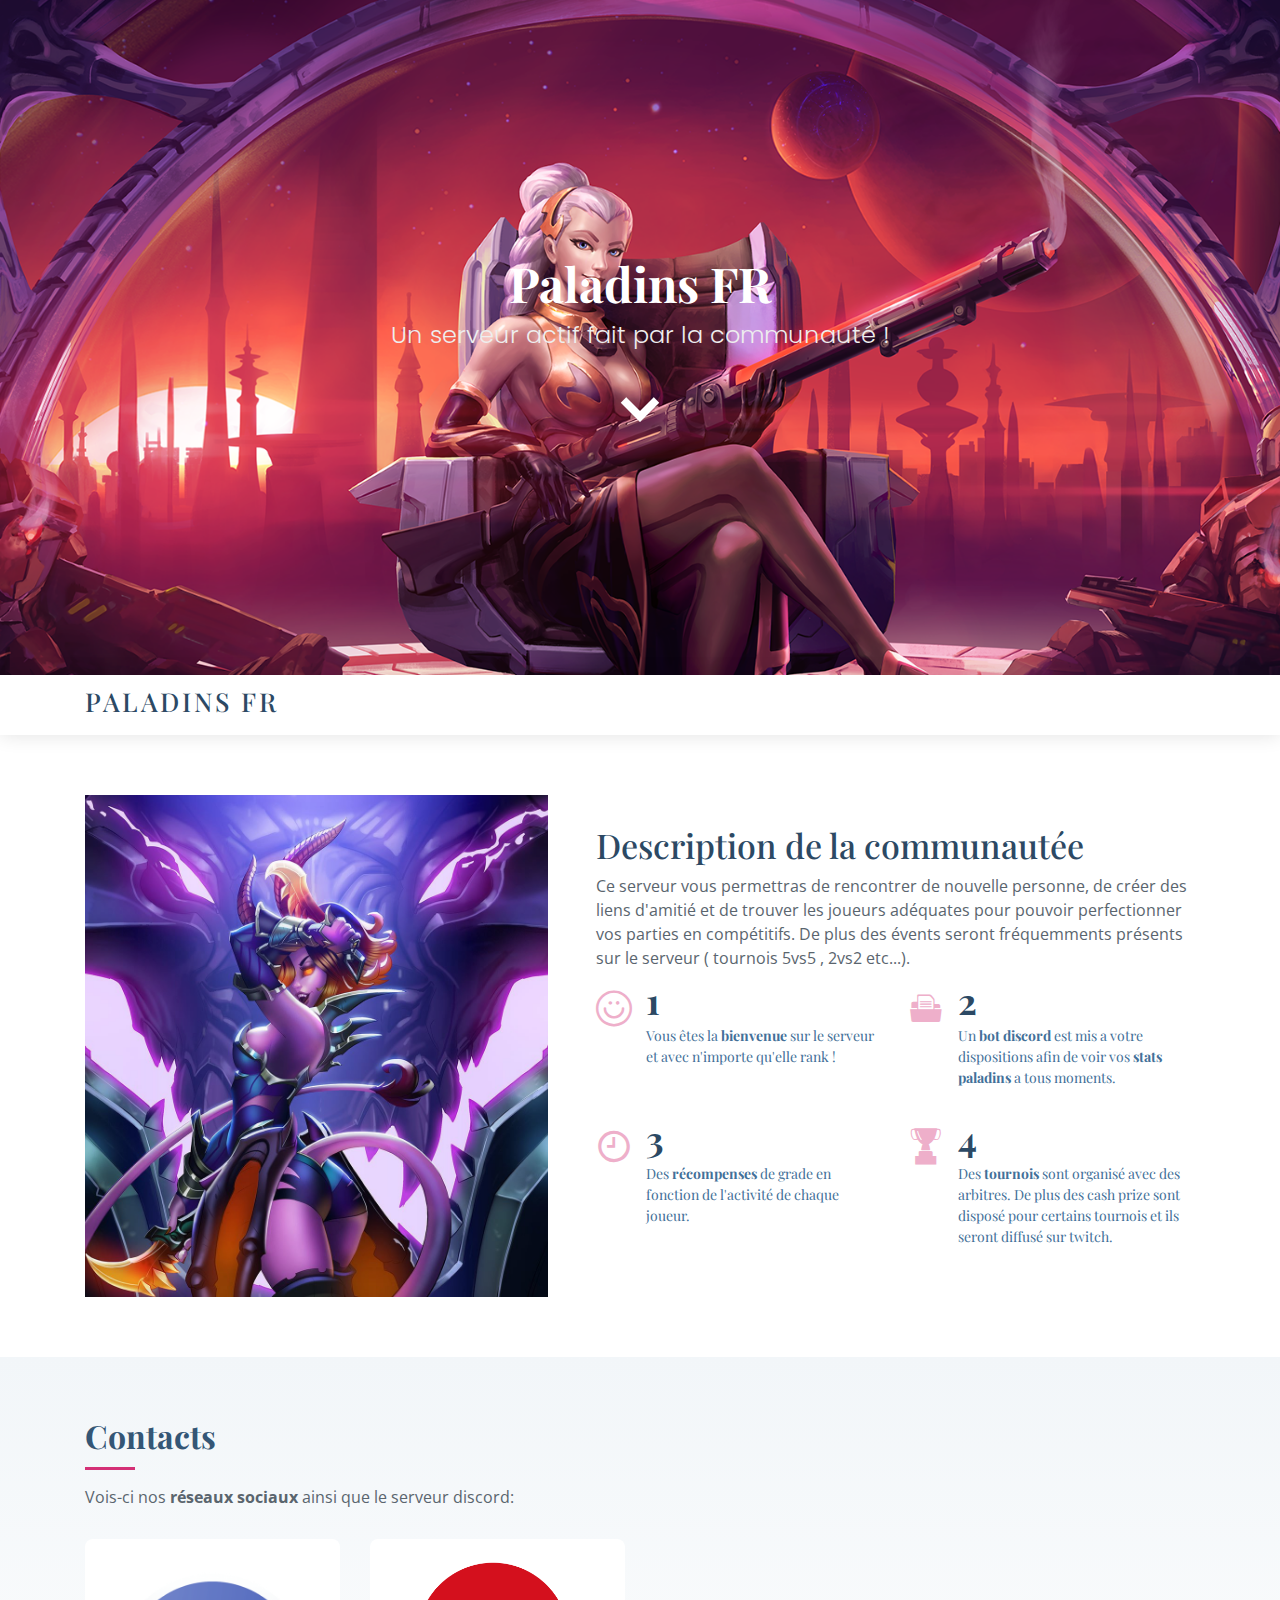
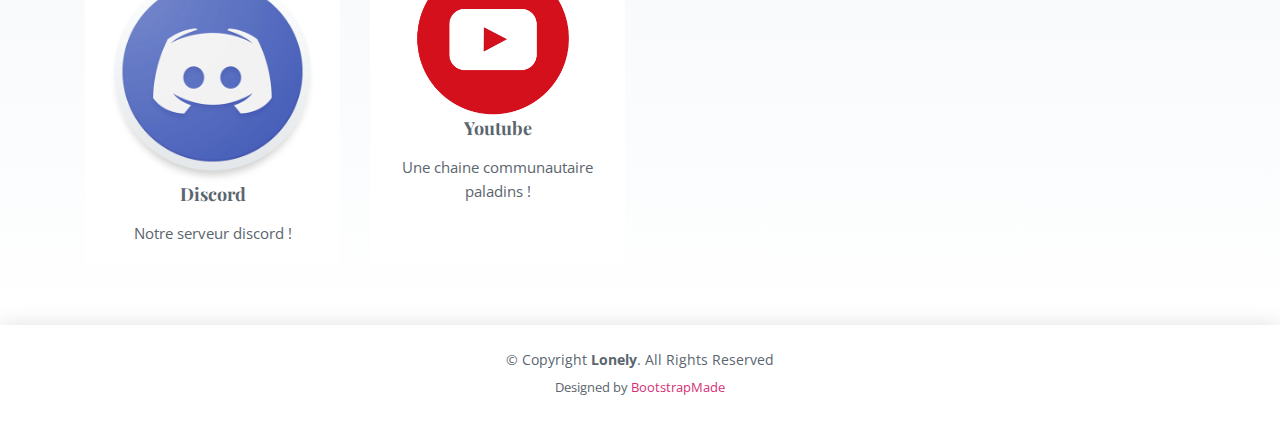
==== index.html @ 66efea31 "Add files via upload" ====
﻿<!DOCTYPE html>
<html lang="en">

<head>
  <meta charset="utf-8">
  <meta content="width=device-width, initial-scale=1.0" name="viewport">

  <title>Paladins FR - Accueil</title>
  <meta content="" name="descriptison">
  <meta content="" name="keywords">

  <!-- Favicons -->
  <link href="assets/img/favicon.png" rel="icon">
  <link href="assets/img/apple-touch-icon.png" rel="apple-touch-icon">

  <!-- Google Fonts -->
  <link href="https://fonts.googleapis.com/css?family=Open+Sans:300,300i,400,400i,600,600i,700,700i|Poppins:300,300i,400,400i,500,500i,600,600i,700,700i|Playfair+Display:400,400i,500,500i,600,600i,700,700i&subset=cyrillic" rel="stylesheet">

  <!-- Vendor CSS Files -->
  <link href="assets/vendor/bootstrap/css/bootstrap.min.css" rel="stylesheet">
  <link href="assets/vendor/icofont/icofont.min.css" rel="stylesheet">
  <link href="assets/vendor/boxicons/css/boxicons.min.css" rel="stylesheet">
  <link href="assets/vendor/venobox/venobox.css" rel="stylesheet">
  <link href="assets/vendor/owl.carousel/assets/owl.carousel.min.css" rel="stylesheet">

  <!-- Template Main CSS File -->
  <link href="assets/css/style.css" rel="stylesheet">

  <!-- =======================================================
  * Template Name: Lonely - v2.0.0
  * Template URL: https://bootstrapmade.com/free-html-bootstrap-template-lonely/
  * Author: BootstrapMade.com
  * License: https://bootstrapmade.com/license/
  ======================================================== -->
</head>

<body>

  <!-- ======= Hero Section ======= -->
  <section id="hero" class="d-flex flex-column align-items-center justify-content-center">
      <h1>Paladins FR</h1>
    <h2>Un serveur actif fait par la communauté !</h2>
    <a href="#about" class="btn-get-started scrollto"><i class="icofont-simple-down"></i></a>
  </section><!-- End Hero -->

  <!-- ======= Header ======= -->
  <header id="header">
    <div class="container d-flex">

      <div class="logo mr-auto">
        <h1 class="text-light"><a href="index.html"><span>Paladins FR</span></a></h1>
        <!-- Uncomment below if you prefer to use an image logo -->
        <!-- <a href="index.html"><img src="assets/img/logo.png" alt="" class="img-fluid"></a>-->
      </div>

     

    </div>
  </header><!-- End Header -->

  <main id="main">

    <!-- ======= About Section ======= -->
    <section id="about" class="about">
      <div class="container">

        <div class="row no-gutters">
          <div class="image col-xl-5 d-flex align-items-stretch justify-content-center justify-content-lg-start"></div>
          <div class="col-xl-7 pl-0 pl-lg-5 pr-lg-1 d-flex align-items-stretch">
            <div class="content d-flex flex-column justify-content-center">
              <h3>Description de la communautée</h3>
              <p>Ce serveur vous permettras de rencontrer de nouvelle personne, de créer des liens d'amitié et de trouver les joueurs adéquates pour pouvoir perfectionner  vos parties en compétitifs.
                De plus des évents seront fréquemments présents sur le serveur ( tournois 5vs5 , 2vs2 etc...).</p>
              <div class="row">
                <div class="col-md-6 d-md-flex align-items-md-stretch">
                  <div class="count-box">
                    <i class="icofont-simple-smile"></i>
                    <span data-toggle="counter-up">1</span>
                    <p>Vous êtes la <strong>bienvenue</strong> sur le serveur et avec n'importe qu'elle rank !</p>
                  </div>
                </div>

                <div class="col-md-6 d-md-flex align-items-md-stretch">
                  <div class="count-box">
                    <i class="icofont-document-folder"></i>
                    <span data-toggle="counter-up">2</span>
                    <p>Un <strong>bot discord</strong> est mis a votre dispositions afin de voir vos <strong>stats paladins</strong> a tous moments.</p>
                  </div>
                </div>

                <div class="col-md-6 d-md-flex align-items-md-stretch">
                  <div class="count-box">
                    <i class="icofont-clock-time"></i>
                    <span data-toggle="counter-up">3</span>
                    <p>Des <strong>récompenses</strong> de grade en fonction de l'activité de chaque joueur.</p>
                  </div>
                </div>

                <div class="col-md-6 d-md-flex align-items-md-stretch">
                  <div class="count-box">
                    <i class="icofont-award"></i>
                    <span data-toggle="counter-up">4</span>
                    <p>Des <strong>tournois</strong> sont organisé avec des arbitres. De plus des cash prize  sont disposé pour certains tournois 
                      et ils seront diffusé sur twitch.</p>
                  </div>
                </div>
              </div>
            </div><!-- End .content-->
          </div>
        </div>

      </div>
    </section><!-- End About Section -->

   
    <!-- ======= Services Section ======= -->
    <section id="services" class="services section-bg">
      <div class="container">

        <div class="section-title">
          <h2>Contacts</h2>
          <p>Vois-ci nos <b>réseaux sociaux</b> ainsi que le serveur discord: </p>
        </div>

        <div class="row">

          <div class="col-md-6 col-lg-3 d-flex align-items-stretch mb-5 mb-lg-0">
            <div class="icon-box">
              <div class=""></div>
              <a href="https://discord.gg/5jJcueJ"><img src="assets/img/discord-logo-transparent.png" alt="" class="img-fluid">
              <h4 class="title"><a href=""></a>Discord</h4>
              <p class="description">Notre serveur discord !</div>
          </div>

          <div class="col-md-6 col-lg-3 d-flex align-items-stretch mb-5 mb-lg-0">
            <div class="icon-box">
              <div class=""></div>
                <a href="#"><img src="assets/img/logo youtube.png" alt="" class="img-fluid">
              <h4 class="title"><a href=""></a>Youtube</h4>
              <p class="description">Une chaine communautaire paladins !</p>
            </div>
          </div>


        </div>

      </div>
    </section><!-- End Services Section -->

  </main><!-- End #main -->

  <!-- ======= Footer ======= -->
  <footer id="footer">
    <div class="container">
      <div class="copyright">
        &copy; Copyright <strong><span>Lonely</span></strong>. All Rights Reserved
      </div>
      <div class="credits">
        <!-- All the links in the footer should remain intact. -->
        <!-- You can delete the links only if you purchased the pro version. -->
        <!-- Licensing information: https://bootstrapmade.com/license/ -->
        <!-- Purchase the pro version with working PHP/AJAX contact form: https://bootstrapmade.com/free-html-bootstrap-template-lonely/ -->
        Designed by <a href="https://bootstrapmade.com/">BootstrapMade</a>
      </div>
    </div>
  </footer><!-- End  Footer -->

  <a href="#" class="back-to-top"><i class="icofont-simple-up"></i></a>

  <!-- Vendor JS Files -->
  <script src="assets/vendor/jquery/jquery.min.js"></script>
  <script src="assets/vendor/bootstrap/js/bootstrap.bundle.min.js"></script>
  <script src="assets/vendor/jquery.easing/jquery.easing.min.js"></script>
  <script src="assets/vendor/php-email-form/validate.js"></script>
  <script src="assets/vendor/jquery-sticky/jquery.sticky.js"></script>
  <script src="assets/vendor/waypoints/jquery.waypoints.min.js"></script>
  <script src="assets/vendor/counterup/counterup.min.js"></script>
  <script src="assets/vendor/isotope-layout/isotope.pkgd.min.js"></script>
  <script src="assets/vendor/venobox/venobox.min.js"></script>
  <script src="assets/vendor/owl.carousel/owl.carousel.min.js"></script>

  <!-- Template Main JS File -->
  <script src="assets/js/main.js"></script>

</body>

</html>
---- assets/vendor/venobox/venobox.css ----
/* ------ venobox.css --------*/
.vbox-overlay *, .vbox-overlay *:before, .vbox-overlay *:after{
    -webkit-backface-visibility: hidden;
    -webkit-box-sizing:border-box;
    -moz-box-sizing:border-box;
    box-sizing:border-box;
}
.vbox-overlay * { 
    -webkit-backface-visibility: visible;
    backface-visibility: visible;
}
.vbox-overlay{
    display: -webkit-flex;
    display: flex;
    -webkit-flex-direction: column;
    flex-direction: column;
    -webkit-justify-content: center;
    justify-content: center;
    -webkit-align-items: center;
    align-items: center;
    position: fixed;
    left: 0;
    top: 0;
    bottom: 0;
    right: 0;
    z-index: 1040;
    -webkit-transform:translateZ(1000px);
    transform: translateZ(1000px);
    transform-style: preserve-3d;
}

/* ----- navigation ----- */
.vbox-title{
    width: 100%;
    height: 40px;
    float: left;
    text-align: center;
    line-height: 28px;
    font-size: 12px;
    padding: 6px 40px;
    overflow: hidden;
    position: fixed;
    display: none;
    left: 0;
    z-index: 1050;
}
.vbox-close{
    cursor: pointer;
    position: fixed;
    top: -1px;
    right: 0;
    width: 50px;
    height: 40px;
    padding: 6px;
    display: block;
    background-position:10px center;
    overflow: hidden;
    font-size: 24px;
    line-height: 1;
    text-align: center;
    z-index: 1050;
}
.vbox-num{
    cursor: pointer;
    position: fixed;
    left: 0;
    height: 40px;
    display: block;
    overflow: hidden;
    line-height: 28px;
    font-size: 12px;
    padding: 6px 10px;
    display: none;
    z-index: 1050;
}
/* ----- navigation ARROWS ----- */
.vbox-next, .vbox-prev{
    position: fixed;
    top: 50%;
    margin-top: -15px;
    overflow: hidden;
    cursor: pointer;
    display: block;
    width: 45px;
    height: 45px;
    z-index: 1050;
}
.vbox-next span, .vbox-prev span{
    position: relative;
    width: 20px;
    height: 20px;
    border: 2px solid transparent;
    border-top-color: #B6B6B6;
    border-right-color: #B6B6B6;
    text-indent: -100px;
    position: absolute;
    top: 8px;
    display: block;
}
.vbox-prev{
    left: 15px;
}
.vbox-next{
    right: 15px;
}
.vbox-prev span{
    left: 10px;
    -ms-transform: rotate(-135deg);
    -webkit-transform: rotate(-135deg);
    transform: rotate(-135deg);
}
.vbox-next span{
    -ms-transform: rotate(45deg);
    -webkit-transform: rotate(45deg);
    transform: rotate(45deg);
    right: 10px;
}
/* ------- inline window ------ */
.vbox-inline{
    width: 420px;
    height: 315px;
    height: 70vh;
    padding: 10px;
    background: #fff;
    margin: 0 auto;
    overflow: auto;
    text-align: left;
}
/* ------- Video & iFrames window ------ */
.venoframe{
    max-width: 100%;
    width: 100%;
    border: none;
    width: 100%;
    height: 260px;
    height: 70vh;
}
.venoframe.vbvid{
    height: 260px;
}
@media (min-width: 768px) {
    .venoframe, .vbox-inline{
        width: 90%;
        height: 360px;
        height: 70vh;
    }
    .venoframe.vbvid{
        width: 640px;
        height: 360px;
    }
}
@media (min-width: 992px) {
    .venoframe, .vbox-inline{
        max-width: 1200px;
        width: 80%;
        height: 540px;
        height: 70vh;
    }
    .venoframe.vbvid{
        width: 960px;
        height: 540px;
    }
}
/* 
Please do NOT edit this part! 
or at least read this note: http://i.imgur.com/7C0ws9e.gif
*/
.vbox-open{
    overflow: hidden;
}
.vbox-container{
    position: absolute;
    left: 0;
    right: 0;
    top: 0;
    bottom: 0;
    overflow-x: hidden;
    overflow-y: scroll;
    overflow-scrolling: touch;
    -webkit-overflow-scrolling: touch;
    z-index: 20;
    max-height: 100%;

}

.vbox-content{
    text-align: center;
    float: left;
    width: 100%;
    position: relative;
    overflow: hidden;
    padding: 20px 10px;
}
.vbox-container img{
    max-width: 100%;
    height: auto;
}
.vbox-figlio{
    box-shadow: 0 0 12px rgba(0,0,0,0.19), 0 6px 6px rgba(0,0,0,0.23);
    max-width: 100%;
    text-align: initial;
}
img.vbox-figlio{
    -webkit-user-select: none;
-khtml-user-select: none;
-moz-user-select: none;
-o-user-select: none;
user-select: none;
}
.vbox-content.swipe-left{
    margin-left: -200px !important;
}
.vbox-content.swipe-right{
    margin-left: 200px !important;
}
.vbox-animated{
    webkit-transition: margin 300ms ease-out;
    transition: margin 300ms ease-out;
}

/* ---------- preloader ----------
 * SPINKIT 
 * http://tobiasahlin.com/spinkit/
-------------------------------- */
.sk-double-bounce,.sk-rotating-plane{width:40px;height:40px;margin:40px auto}.sk-rotating-plane{background-color:#333;-webkit-animation:sk-rotatePlane 1.2s infinite ease-in-out;animation:sk-rotatePlane 1.2s infinite ease-in-out}@-webkit-keyframes sk-rotatePlane{0%{-webkit-transform:perspective(120px) rotateX(0) rotateY(0);transform:perspective(120px) rotateX(0) rotateY(0)}50%{-webkit-transform:perspective(120px) rotateX(-180.1deg) rotateY(0);transform:perspective(120px) rotateX(-180.1deg) rotateY(0)}100%{-webkit-transform:perspective(120px) rotateX(-180deg) rotateY(-179.9deg);transform:perspective(120px) rotateX(-180deg) rotateY(-179.9deg)}}@keyframes sk-rotatePlane{0%{-webkit-transform:perspective(120px) rotateX(0) rotateY(0);transform:perspective(120px) rotateX(0) rotateY(0)}50%{-webkit-transform:perspective(120px) rotateX(-180.1deg) rotateY(0);transform:perspective(120px) rotateX(-180.1deg) rotateY(0)}100%{-webkit-transform:perspective(120px) rotateX(-180deg) rotateY(-179.9deg);transform:perspective(120px) rotateX(-180deg) rotateY(-179.9deg)}}.sk-double-bounce{position:relative}.sk-double-bounce .sk-child{width:100%;height:100%;border-radius:50%;background-color:#333;opacity:.6;position:absolute;top:0;left:0;-webkit-animation:sk-doubleBounce 2s infinite ease-in-out;animation:sk-doubleBounce 2s infinite ease-in-out}.sk-chasing-dots .sk-child,.sk-spinner-pulse,.sk-three-bounce .sk-child{background-color:#333;border-radius:100%}.sk-double-bounce .sk-double-bounce2{-webkit-animation-delay:-1s;animation-delay:-1s}@-webkit-keyframes sk-doubleBounce{0%,100%{-webkit-transform:scale(0);transform:scale(0)}50%{-webkit-transform:scale(1);transform:scale(1)}}@keyframes sk-doubleBounce{0%,100%{-webkit-transform:scale(0);transform:scale(0)}50%{-webkit-transform:scale(1);transform:scale(1)}}.sk-wave{margin:40px auto;width:50px;height:40px;text-align:center;font-size:10px}.sk-wave .sk-rect{background-color:#333;height:100%;width:6px;display:inline-block;-webkit-animation:sk-waveStretchDelay 1.2s infinite ease-in-out;animation:sk-waveStretchDelay 1.2s infinite ease-in-out}.sk-wave .sk-rect1{-webkit-animation-delay:-1.2s;animation-delay:-1.2s}.sk-wave .sk-rect2{-webkit-animation-delay:-1.1s;animation-delay:-1.1s}.sk-wave .sk-rect3{-webkit-animation-delay:-1s;animation-delay:-1s}.sk-wave .sk-rect4{-webkit-animation-delay:-.9s;animation-delay:-.9s}.sk-wave .sk-rect5{-webkit-animation-delay:-.8s;animation-delay:-.8s}@-webkit-keyframes sk-waveStretchDelay{0%,100%,40%{-webkit-transform:scaleY(.4);transform:scaleY(.4)}20%{-webkit-transform:scaleY(1);transform:scaleY(1)}}@keyframes sk-waveStretchDelay{0%,100%,40%{-webkit-transform:scaleY(.4);transform:scaleY(.4)}20%{-webkit-transform:scaleY(1);transform:scaleY(1)}}.sk-wandering-cubes{margin:40px auto;width:40px;height:40px;position:relative}.sk-wandering-cubes .sk-cube{background-color:#333;width:10px;height:10px;position:absolute;top:0;left:0;-webkit-animation:sk-wanderingCube 1.8s ease-in-out -1.8s infinite both;animation:sk-wanderingCube 1.8s ease-in-out -1.8s infinite both}.sk-chasing-dots,.sk-spinner-pulse{width:40px;height:40px;margin:40px auto}.sk-wandering-cubes .sk-cube2{-webkit-animation-delay:-.9s;animation-delay:-.9s}@-webkit-keyframes sk-wanderingCube{0%{-webkit-transform:rotate(0);transform:rotate(0)}25%{-webkit-transform:translateX(30px) rotate(-90deg) scale(.5);transform:translateX(30px) rotate(-90deg) scale(.5)}50%{-webkit-transform:translateX(30px) translateY(30px) rotate(-179deg);transform:translateX(30px) translateY(30px) rotate(-179deg)}50.1%{-webkit-transform:translateX(30px) translateY(30px) rotate(-180deg);transform:translateX(30px) translateY(30px) rotate(-180deg)}75%{-webkit-transform:translateX(0) translateY(30px) rotate(-270deg) scale(.5);transform:translateX(0) translateY(30px) rotate(-270deg) scale(.5)}100%{-webkit-transform:rotate(-360deg);transform:rotate(-360deg)}}@keyframes sk-wanderingCube{0%{-webkit-transform:rotate(0);transform:rotate(0)}25%{-webkit-transform:translateX(30px) rotate(-90deg) scale(.5);transform:translateX(30px) rotate(-90deg) scale(.5)}50%{-webkit-transform:translateX(30px) translateY(30px) rotate(-179deg);transform:translateX(30px) translateY(30px) rotate(-179deg)}50.1%{-webkit-transform:translateX(30px) translateY(30px) rotate(-180deg);transform:translateX(30px) translateY(30px) rotate(-180deg)}75%{-webkit-transform:translateX(0) translateY(30px) rotate(-270deg) scale(.5);transform:translateX(0) translateY(30px) rotate(-270deg) scale(.5)}100%{-webkit-transform:rotate(-360deg);transform:rotate(-360deg)}}.sk-spinner-pulse{-webkit-animation:sk-pulseScaleOut 1s infinite ease-in-out;animation:sk-pulseScaleOut 1s infinite ease-in-out}@-webkit-keyframes sk-pulseScaleOut{0%{-webkit-transform:scale(0);transform:scale(0)}100%{-webkit-transform:scale(1);transform:scale(1);opacity:0}}@keyframes sk-pulseScaleOut{0%{-webkit-transform:scale(0);transform:scale(0)}100%{-webkit-transform:scale(1);transform:scale(1);opacity:0}}.sk-chasing-dots{position:relative;text-align:center;-webkit-animation:sk-chasingDotsRotate 2s infinite linear;animation:sk-chasingDotsRotate 2s infinite linear}.sk-chasing-dots .sk-child{width:60%;height:60%;display:inline-block;position:absolute;top:0;-webkit-animation:sk-chasingDotsBounce 2s infinite ease-in-out;animation:sk-chasingDotsBounce 2s infinite ease-in-out}.sk-chasing-dots .sk-dot2{top:auto;bottom:0;-webkit-animation-delay:-1s;animation-delay:-1s}@-webkit-keyframes sk-chasingDotsRotate{100%{-webkit-transform:rotate(360deg);transform:rotate(360deg)}}@keyframes sk-chasingDotsRotate{100%{-webkit-transform:rotate(360deg);transform:rotate(360deg)}}@-webkit-keyframes sk-chasingDotsBounce{0%,100%{-webkit-transform:scale(0);transform:scale(0)}50%{-webkit-transform:scale(1);transform:scale(1)}}@keyframes sk-chasingDotsBounce{0%,100%{-webkit-transform:scale(0);transform:scale(0)}50%{-webkit-transform:scale(1);transform:scale(1)}}.sk-three-bounce{margin:40px auto;width:80px;text-align:center}.sk-three-bounce .sk-child{width:20px;height:20px;display:inline-block;-webkit-animation:sk-three-bounce 1.4s ease-in-out 0s infinite both;animation:sk-three-bounce 1.4s ease-in-out 0s infinite both}.sk-circle .sk-child:before,.sk-fading-circle .sk-circle:before{display:block;border-radius:100%;content:'';background-color:#333}.sk-three-bounce .sk-bounce1{-webkit-animation-delay:-.32s;animation-delay:-.32s}.sk-three-bounce .sk-bounce2{-webkit-animation-delay:-.16s;animation-delay:-.16s}@-webkit-keyframes sk-three-bounce{0%,100%,80%{-webkit-transform:scale(0);transform:scale(0)}40%{-webkit-transform:scale(1);transform:scale(1)}}@keyframes sk-three-bounce{0%,100%,80%{-webkit-transform:scale(0);transform:scale(0)}40%{-webkit-transform:scale(1);transform:scale(1)}}.sk-circle{margin:40px auto;width:40px;height:40px;position:relative}.sk-circle .sk-child{width:100%;height:100%;position:absolute;left:0;top:0}.sk-circle .sk-child:before{margin:0 auto;width:15%;height:15%;-webkit-animation:sk-circleBounceDelay 1.2s infinite ease-in-out both;animation:sk-circleBounceDelay 1.2s infinite ease-in-out both}.sk-circle .sk-circle2{-webkit-transform:rotate(30deg);-ms-transform:rotate(30deg);transform:rotate(30deg)}.sk-circle .sk-circle3{-webkit-transform:rotate(60deg);-ms-transform:rotate(60deg);transform:rotate(60deg)}.sk-circle .sk-circle4{-webkit-transform:rotate(90deg);-ms-transform:rotate(90deg);transform:rotate(90deg)}.sk-circle .sk-circle5{-webkit-transform:rotate(120deg);-ms-transform:rotate(120deg);transform:rotate(120deg)}.sk-circle .sk-circle6{-webkit-transform:rotate(150deg);-ms-transform:rotate(150deg);transform:rotate(150deg)}.sk-circle .sk-circle7{-webkit-transform:rotate(180deg);-ms-transform:rotate(180deg);transform:rotate(180deg)}.sk-circle .sk-circle8{-webkit-transform:rotate(210deg);-ms-transform:rotate(210deg);transform:rotate(210deg)}.sk-circle .sk-circle9{-webkit-transform:rotate(240deg);-ms-transform:rotate(240deg);transform:rotate(240deg)}.sk-circle .sk-circle10{-webkit-transform:rotate(270deg);-ms-transform:rotate(270deg);transform:rotate(270deg)}.sk-circle .sk-circle11{-webkit-transform:rotate(300deg);-ms-transform:rotate(300deg);transform:rotate(300deg)}.sk-circle .sk-circle12{-webkit-transform:rotate(330deg);-ms-transform:rotate(330deg);transform:rotate(330deg)}.sk-circle .sk-circle2:before{-webkit-animation-delay:-1.1s;animation-delay:-1.1s}.sk-circle .sk-circle3:before{-webkit-animation-delay:-1s;animation-delay:-1s}.sk-circle .sk-circle4:before{-webkit-animation-delay:-.9s;animation-delay:-.9s}.sk-circle .sk-circle5:before{-webkit-animation-delay:-.8s;animation-delay:-.8s}.sk-circle .sk-circle6:before{-webkit-animation-delay:-.7s;animation-delay:-.7s}.sk-circle .sk-circle7:before{-webkit-animation-delay:-.6s;animation-delay:-.6s}.sk-circle .sk-circle8:before{-webkit-animation-delay:-.5s;animation-delay:-.5s}.sk-circle .sk-circle9:before{-webkit-animation-delay:-.4s;animation-delay:-.4s}.sk-circle .sk-circle10:before{-webkit-animation-delay:-.3s;animation-delay:-.3s}.sk-circle .sk-circle11:before{-webkit-animation-delay:-.2s;animation-delay:-.2s}.sk-circle .sk-circle12:before{-webkit-animation-delay:-.1s;animation-delay:-.1s}@-webkit-keyframes sk-circleBounceDelay{0%,100%,80%{-webkit-transform:scale(0);transform:scale(0)}40%{-webkit-transform:scale(1);transform:scale(1)}}@keyframes sk-circleBounceDelay{0%,100%,80%{-webkit-transform:scale(0);transform:scale(0)}40%{-webkit-transform:scale(1);transform:scale(1)}}.sk-cube-grid{width:40px;height:40px;margin:40px auto}.sk-cube-grid .sk-cube{width:33.33%;height:33.33%;background-color:#333;float:left;-webkit-animation:sk-cubeGridScaleDelay 1.3s infinite ease-in-out;animation:sk-cubeGridScaleDelay 1.3s infinite ease-in-out}.sk-cube-grid .sk-cube1{-webkit-animation-delay:.2s;animation-delay:.2s}.sk-cube-grid .sk-cube2{-webkit-animation-delay:.3s;animation-delay:.3s}.sk-cube-grid .sk-cube3{-webkit-animation-delay:.4s;animation-delay:.4s}.sk-cube-grid .sk-cube4{-webkit-animation-delay:.1s;animation-delay:.1s}.sk-cube-grid .sk-cube5{-webkit-animation-delay:.2s;animation-delay:.2s}.sk-cube-grid .sk-cube6{-webkit-animation-delay:.3s;animation-delay:.3s}.sk-cube-grid .sk-cube7{-webkit-animation-delay:0ms;animation-delay:0ms}.sk-cube-grid .sk-cube8{-webkit-animation-delay:.1s;animation-delay:.1s}.sk-cube-grid .sk-cube9{-webkit-animation-delay:.2s;animation-delay:.2s}@-webkit-keyframes sk-cubeGridScaleDelay{0%,100%,70%{-webkit-transform:scale3D(1,1,1);transform:scale3D(1,1,1)}35%{-webkit-transform:scale3D(0,0,1);transform:scale3D(0,0,1)}}@keyframes sk-cubeGridScaleDelay{0%,100%,70%{-webkit-transform:scale3D(1,1,1);transform:scale3D(1,1,1)}35%{-webkit-transform:scale3D(0,0,1);transform:scale3D(0,0,1)}}.sk-fading-circle{margin:40px auto;width:40px;height:40px;position:relative}.sk-fading-circle .sk-circle{width:100%;height:100%;position:absolute;left:0;top:0}.sk-fading-circle .sk-circle:before{margin:0 auto;width:15%;height:15%;-webkit-animation:sk-circleFadeDelay 1.2s infinite ease-in-out both;animation:sk-circleFadeDelay 1.2s infinite ease-in-out both}.sk-fading-circle .sk-circle2{-webkit-transform:rotate(30deg);-ms-transform:rotate(30deg);transform:rotate(30deg)}.sk-fading-circle .sk-circle3{-webkit-transform:rotate(60deg);-ms-transform:rotate(60deg);transform:rotate(60deg)}.sk-fading-circle .sk-circle4{-webkit-transform:rotate(90deg);-ms-transform:rotate(90deg);transform:rotate(90deg)}.sk-fading-circle .sk-circle5{-webkit-transform:rotate(120deg);-ms-transform:rotate(120deg);transform:rotate(120deg)}.sk-fading-circle .sk-circle6{-webkit-transform:rotate(150deg);-ms-transform:rotate(150deg);transform:rotate(150deg)}.sk-fading-circle .sk-circle7{-webkit-transform:rotate(180deg);-ms-transform:rotate(180deg);transform:rotate(180deg)}.sk-fading-circle .sk-circle8{-webkit-transform:rotate(210deg);-ms-transform:rotate(210deg);transform:rotate(210deg)}.sk-fading-circle .sk-circle9{-webkit-transform:rotate(240deg);-ms-transform:rotate(240deg);transform:rotate(240deg)}.sk-fading-circle .sk-circle10{-webkit-transform:rotate(270deg);-ms-transform:rotate(270deg);transform:rotate(270deg)}.sk-fading-circle .sk-circle11{-webkit-transform:rotate(300deg);-ms-transform:rotate(300deg);transform:rotate(300deg)}.sk-fading-circle .sk-circle12{-webkit-transform:rotate(330deg);-ms-transform:rotate(330deg);transform:rotate(330deg)}.sk-fading-circle .sk-circle2:before{-webkit-animation-delay:-1.1s;animation-delay:-1.1s}.sk-fading-circle .sk-circle3:before{-webkit-animation-delay:-1s;animation-delay:-1s}.sk-fading-circle .sk-circle4:before{-webkit-animation-delay:-.9s;animation-delay:-.9s}.sk-fading-circle .sk-circle5:before{-webkit-animation-delay:-.8s;animation-delay:-.8s}.sk-fading-circle .sk-circle6:before{-webkit-animation-delay:-.7s;animation-delay:-.7s}.sk-fading-circle .sk-circle7:before{-webkit-animation-delay:-.6s;animation-delay:-.6s}.sk-fading-circle .sk-circle8:before{-webkit-animation-delay:-.5s;animation-delay:-.5s}.sk-fading-circle .sk-circle9:before{-webkit-animation-delay:-.4s;animation-delay:-.4s}.sk-fading-circle .sk-circle10:before{-webkit-animation-delay:-.3s;animation-delay:-.3s}.sk-fading-circle .sk-circle11:before{-webkit-animation-delay:-.2s;animation-delay:-.2s}.sk-fading-circle .sk-circle12:before{-webkit-animation-delay:-.1s;animation-delay:-.1s}@-webkit-keyframes sk-circleFadeDelay{0%,100%,39%{opacity:0}40%{opacity:1}}@keyframes sk-circleFadeDelay{0%,100%,39%{opacity:0}40%{opacity:1}}.sk-folding-cube{margin:40px auto;width:40px;height:40px;position:relative;-webkit-transform:rotateZ(45deg);transform:rotateZ(45deg)}.sk-folding-cube .sk-cube{float:left;width:50%;height:50%;position:relative;-webkit-transform:scale(1.1);-ms-transform:scale(1.1);transform:scale(1.1)}.sk-folding-cube .sk-cube:before{content:'';position:absolute;top:0;left:0;width:100%;height:100%;background-color:#333;-webkit-animation:sk-foldCubeAngle 2.4s infinite linear both;animation:sk-foldCubeAngle 2.4s infinite linear both;-webkit-transform-origin:100% 100%;-ms-transform-origin:100% 100%;transform-origin:100% 100%}.sk-folding-cube .sk-cube2{-webkit-transform:scale(1.1) rotateZ(90deg);transform:scale(1.1) rotateZ(90deg)}.sk-folding-cube .sk-cube3{-webkit-transform:scale(1.1) rotateZ(180deg);transform:scale(1.1) rotateZ(180deg)}.sk-folding-cube .sk-cube4{-webkit-transform:scale(1.1) rotateZ(270deg);transform:scale(1.1) rotateZ(270deg)}.sk-folding-cube .sk-cube2:before{-webkit-animation-delay:.3s;animation-delay:.3s}.sk-folding-cube .sk-cube3:before{-webkit-animation-delay:.6s;animation-delay:.6s}.sk-folding-cube .sk-cube4:before{-webkit-animation-delay:.9s;animation-delay:.9s}@-webkit-keyframes sk-foldCubeAngle{0%,10%{-webkit-transform:perspective(140px) rotateX(-180deg);transform:perspective(140px) rotateX(-180deg);opacity:0}25%,75%{-webkit-transform:perspective(140px) rotateX(0);transform:perspective(140px) rotateX(0);opacity:1}100%,90%{-webkit-transform:perspective(140px) rotateY(180deg);transform:perspective(140px) rotateY(180deg);opacity:0}}@keyframes sk-foldCubeAngle{0%,10%{-webkit-transform:perspective(140px) rotateX(-180deg);transform:perspective(140px) rotateX(-180deg);opacity:0}25%,75%{-webkit-transform:perspective(140px) rotateX(0);transform:perspective(140px) rotateX(0);opacity:1}100%,90%{-webkit-transform:perspective(140px) rotateY(180deg);transform:perspective(140px) rotateY(180deg);opacity:0}}
---- assets/css/style.css ----
/**
* Template Name: Lonely - v2.0.0
* Template URL: https://bootstrapmade.com/free-html-bootstrap-template-lonely/
* Author: BootstrapMade.com
* License: https://bootstrapmade.com/license/
*/

/*--------------------------------------------------------------
# General
--------------------------------------------------------------*/
body {
  font-family: "Open Sans", sans-serif;
  color: #5a656e;
}

a {
  color: #d43076;
}

a:hover {
  color: #dd5a92;
  text-decoration: none;
}

h1, h2, h3, h4, h5, h6 {
  font-family: "Playfair Display", serif;
}

/*--------------------------------------------------------------
# Back to top button
--------------------------------------------------------------*/
.back-to-top {
    position: fixed;
    display: none;
    width: 40px;
    height: 40px;
    border-radius: 50px;
    right: 15px;
    bottom: 15px;
    background: #5a656e;
    color: #fff;
    transition: display 0.5s ease-in-out;
    z-index: 99999;
}

.back-to-top i {
  font-size: 24px;
  position: absolute;
  top: 7px;
  left: 8px;
}

    .back-to-top:hover {
        color: #fff;
        background: #fff";
        transition: background 0.2s ease-in-out;
    }

/*--------------------------------------------------------------
# Header
--------------------------------------------------------------*/
#header {
  height: 60px;
  transition: all 0.5s;
  z-index: 997;
  transition: all 0.5s;
  padding: 10px 0;
  background: #fff;
  box-shadow: 0px 0px 20px 0px rgba(0, 0, 0, 0.12);
}

#header .logo h1 {
  font-size: 26px;
  margin: 0;
  padding: 4px 0;
  line-height: 1;
  font-weight: 500;
  letter-spacing: 3px;
  text-transform: uppercase;
}

#header .logo h1 a, #header .logo h1 a:hover {
  color: #2c4964;
  text-decoration: none;
}

#header .logo img {
  padding: 0;
  margin: 0;
  max-height: 40px;
}

/*--------------------------------------------------------------
# Navigation Menu
--------------------------------------------------------------*/
/* Desktop Navigation */
.nav-menu, .nav-menu * {
  margin: 0;
  padding: 0;
  list-style: none;
}

.nav-menu > ul > li {
  position: relative;
  white-space: nowrap;
  float: left;
}

.nav-menu a {
  display: block;
  position: relative;
  color: #2c4964;
  padding: 8px 15px 15px 15px;
  transition: 0.3s;
  font-size: 14px;
  font-weight: normal;
  font-family: "Open Sans", sans-serif;
}

.nav-menu a:hover, .nav-menu .active > a, .nav-menu li:hover > a {
  color: #d43076;
  text-decoration: none;
}

.nav-menu .drop-down ul {
  display: block;
  position: absolute;
  left: 0;
  top: 100%;
  z-index: 99;
  opacity: 0;
  visibility: hidden;
  padding: 10px 0;
  background: #fff;
  box-shadow: 0px 0px 30px rgba(127, 137, 161, 0.25);
  transition: ease all 0.3s;
}

.nav-menu .drop-down:hover > ul {
  opacity: 1;
  visibility: visible;
}

.nav-menu .drop-down li {
  min-width: 180px;
  position: relative;
}

.nav-menu .drop-down ul a {
  padding: 10px 20px;
  font-size: 14px;
  font-weight: 500;
  text-transform: none;
  color: #2c4964;
}

.nav-menu .drop-down ul a:hover, .nav-menu .drop-down ul .active > a, .nav-menu .drop-down ul li:hover > a {
  color: #d43076;
}

.nav-menu .drop-down > a:after {
  content: "\ea99";
  font-family: IcoFont;
  padding-left: 5px;
}

.nav-menu .drop-down .drop-down ul {
  top: 0;
  left: calc(100% - 30px);
}

.nav-menu .drop-down .drop-down:hover > ul {
  opacity: 1;
  top: 0;
  left: 100%;
}

.nav-menu .drop-down .drop-down > a {
  padding-right: 35px;
}

.nav-menu .drop-down .drop-down > a:after {
  content: "\eaa0";
  font-family: IcoFont;
  position: absolute;
  right: 15px;
}

@media (max-width: 1366px) {
  .nav-menu .drop-down .drop-down ul {
    left: -90%;
  }
  .nav-menu .drop-down .drop-down:hover > ul {
    left: -100%;
  }
  .nav-menu .drop-down .drop-down > a:after {
    content: "\ea9d";
  }
}

/* Mobile Navigation */
.mobile-nav-toggle {
  position: fixed;
  right: 15px;
  top: 15px;
  z-index: 9998;
  border: 0;
  background: none;
  font-size: 24px;
  transition: all 0.4s;
  outline: none !important;
  line-height: 1;
  cursor: pointer;
  text-align: right;
}

.mobile-nav-toggle i {
  color: #d43076;
}

.mobile-nav {
  position: fixed;
  top: 55px;
  right: 15px;
  bottom: 15px;
  left: 15px;
  z-index: 9999;
  overflow-y: auto;
  background: #fff;
  transition: ease-in-out 0.2s;
  opacity: 0;
  visibility: hidden;
  border-radius: 10px;
  padding: 10px 0;
}

.mobile-nav * {
  margin: 0;
  padding: 0;
  list-style: none;
}

.mobile-nav a {
  display: block;
  position: relative;
  color: #2c4964;
  padding: 10px 20px;
  font-weight: 500;
  outline: none;
}

.mobile-nav a:hover, .mobile-nav .active > a, .mobile-nav li:hover > a {
  color: #d43076;
  text-decoration: none;
}

.mobile-nav .drop-down > a:after {
  content: "\ea99";
  font-family: IcoFont;
  padding-left: 10px;
  position: absolute;
  right: 15px;
}

.mobile-nav .active.drop-down > a:after {
  content: "\eaa1";
}

.mobile-nav .drop-down > a {
  padding-right: 35px;
}

.mobile-nav .drop-down ul {
  display: none;
  overflow: hidden;
}

.mobile-nav .drop-down li {
  padding-left: 20px;
}

.mobile-nav-overly {
  width: 100%;
  height: 100%;
  z-index: 9997;
  top: 0;
  left: 0;
  position: fixed;
  background: rgba(28, 47, 65, 0.6);
  overflow: hidden;
  display: none;
  transition: ease-in-out 0.2s;
}

.mobile-nav-active {
  overflow: hidden;
}

.mobile-nav-active .mobile-nav {
  opacity: 1;
  visibility: visible;
}

.mobile-nav-active .mobile-nav-toggle i {
  color: #fff;
}

/*--------------------------------------------------------------
# Hero Section
--------------------------------------------------------------*/
#hero {
  width: 100%;
  height: 75vh;
  background: url("../img/Lian.png") top center;
  background-size: cover;
  padding: 0 15px;
}

#hero h1 {
  margin: 0 0 10px 0;
  font-size: 48px;
  font-weight: 700;
  line-height: 56px;
  color: #fff;
}

#hero h2 {
  color: #eee;
  margin-bottom: 10px;
  font-size: 24px;
  font-weight: 300;
  font-family: "Poppins", sans-serif;
}

#hero .btn-get-started {
  font-size: 64px;
  transition: 0.5s;
  color: #fff;
  height: 60px;
}

#hero .btn-get-started:hover {
  padding-top: 10px;
  color: #d43076;
}

@media (min-width: 1024px) {
  #hero {
    background-attachment: fixed;
  }
}

@media (max-width: 768px) {
  #hero h1 {
    font-size: 28px;
    line-height: 36px;
  }
  #hero h2 {
    font-size: 18px;
    line-height: 24px;
    margin-bottom: 30px;
  }
}

/*--------------------------------------------------------------
# Sections General
--------------------------------------------------------------*/
section {
  padding: 60px 0;
}

.section-bg {
  background: linear-gradient(180deg, #f2f6f9 0%, #fff 100%);
}

.section-title {
  padding-bottom: 30px;
}

.section-title h2 {
  font-size: 32px;
  font-weight: bold;
  margin-bottom: 15px;
  padding-bottom: 15px;
  position: relative;
  color: #345676;
}

.section-title h2::after {
  content: '';
  position: absolute;
  display: block;
  width: 50px;
  height: 3px;
  background: #d43076;
  bottom: 0;
  left: 0;
}

.section-title p {
  margin-bottom: 0;
}

/*--------------------------------------------------------------
# About
--------------------------------------------------------------*/
.about .content {
  padding: 30px 0;
}

.about .content h3 {
  font-weight: 500;
  font-size: 34px;
  color: #2c4964;
}

.about .content p {
  margin-bottom: 0;
}

.about .content .count-box {
  padding: 20px 0;
  width: 100%;
}

.about .content .count-box i {
  display: block;
  font-size: 36px;
  color: #eeafca;
  float: left;
}

.about .content .count-box span {
  font-size: 36px;
  line-height: 20px;
  display: block;
  font-weight: 700;
  color: #2c4964;
  margin-left: 50px;
  font-family: "Playfair Display", serif;
}

.about .content .count-box p {
  padding: 15px 0 0 0;
  margin: 0 0 0 50px;
  font-family: "Playfair Display", serif;
  font-size: 14px;
  color: #437099;
}

.about .content .count-box a {
  font-weight: 600;
  display: block;
  margin-top: 20px;
  color: #437099;
  font-size: 15px;
  font-family: "Poppins", sans-serif;
  transition: ease-in-out 0.3s;
}

.about .content .count-box a:hover {
  color: #6b96be;
}

.about .image {
  background: url("../img/Meave.jpg") center center no-repeat;
  background-size: cover;
  min-height: 400px;
}

@media (max-width: 991px) {
  .about .image {
    text-align: center;
  }
  .about .image img {
    max-width: 80%;
  }
}

@media (max-width: 667px) {
  .about .image img {
    max-width: 100%;
  }
}

/*--------------------------------------------------------------
# Skills
--------------------------------------------------------------*/
.skills .progress {
  height: 50px;
  display: block;
  background: none;
}

.skills .progress .skill {
  padding: 0;
  margin: 0 0 6px 0;
  text-transform: uppercase;
  display: block;
  font-weight: 600;
  font-family: "Poppins", sans-serif;
  color: #2c4964;
}

.skills .progress .skill .val {
  float: right;
  font-style: normal;
}

.skills .progress-bar-wrap {
  background: #fbeaf1;
}

.skills .progress-bar {
  width: 1px;
  height: 10px;
  transition: .9s;
  background-color: #dd5a92;
}

/*--------------------------------------------------------------
# Resume
--------------------------------------------------------------*/
.resume .resume-title {
  font-size: 26px;
  font-weight: 500;
  margin-top: 20px;
  margin-bottom: 20px;
  color: #4b7dab;
  font-family: "Poppins", sans-serif;
}

.resume .resume-item {
  padding: 0 0 20px 20px;
  margin-top: -2px;
  border-left: 2px solid #d43076;
  position: relative;
}

.resume .resume-item h4 {
  line-height: 18px;
  font-size: 18px;
  font-weight: 600;
  color: #2c4964;
  margin-bottom: 10px;
}

.resume .resume-item h5 {
  font-size: 16px;
  background: #e4ebf3;
  padding: 5px 15px;
  display: inline-block;
  font-weight: 400;
  margin-bottom: 10px;
  font-family: "Poppins", sans-serif;
}

.resume .resume-item ul {
  padding-left: 20px;
}

.resume .resume-item ul li {
  padding-bottom: 10px;
}

.resume .resume-item:last-child {
  padding-bottom: 0;
}

.resume .resume-item::before {
  content: "";
  position: absolute;
  width: 16px;
  height: 16px;
  border-radius: 50px;
  left: -9px;
  top: 0;
  background: #fff;
  border: 2px solid #d43076;
}

/*--------------------------------------------------------------
# Services
--------------------------------------------------------------*/
.services .icon-box {
  padding: 20px 15px;
  position: relative;
  overflow: hidden;
  background: #fff;
 
  transition: all 0.3s ease-in-out;
  border-radius: 8px;
  text-align: center;
  z-index: 1;
}

.services .icon-box::before {
  content: '';
  position: absolute;
  top: 0;
  left: 0;
  right: 0;
  height: 0;
  transition: ease-in-out 0.3s;
  z-index: -1;
}

    .services .icon-box:hover::before {
        background: #5a656e;
        height: 100%;
        border-radius: 0px;
    }

.services .icon {
  margin: 0 auto 30px auto;
  padding-top: 10px;
  display: inline-block;
  text-align: center;
  border-radius: 50%;
  width: 60px;
  height: 60px;
  background: #5a656e;
  transition: all 0.3s ease-in-out;
}

    .services .icon i {
        font-size: 36px;
        line-height: 1;
        color: #fff;
    }

.services .title {
  font-weight: 700;
  margin-bottom: 15px;
  font-size: 18px;
}

    .services .title a {
        color: #5a656e;
    }

.services .description {
  font-size: 15px;
  line-height: 24px;
  margin-bottom: 0;
}

.services .icon-box:hover .title a, .services .icon-box:hover .description {
  color: #fff;
}

.services .icon-box:hover .icon {
  background: #fff;
}

    .services .icon-box:hover .icon i {
        color: #5a656e;
    }

@media (max-width: 768px) {
  .services .icon-box::before {
    bottom: 60%;
  }
}

/*--------------------------------------------------------------
# Portfolio
--------------------------------------------------------------*/
.portfolio .portfolio-item {
  margin-bottom: 30px;
}

.portfolio #portfolio-flters {
  padding: 0;
  margin: 0 auto 35px auto;
  list-style: none;
  text-align: center;
  background: #fff;
  border-radius: 50px;
  padding: 2px 15px;
  box-shadow: 0px 2px 15px rgba(0, 0, 0, 0.08);
}

.portfolio #portfolio-flters li {
  cursor: pointer;
  display: inline-block;
  padding: 10px 15px 8px 15px;
  font-size: 14px;
  font-weight: 600;
  line-height: 1;
  text-transform: uppercase;
  color: #5a656e;
  margin-bottom: 5px;
  transition: all 0.3s ease-in-out;
}

.portfolio #portfolio-flters li:hover, .portfolio #portfolio-flters li.filter-active {
  color: #d43076;
}

.portfolio #portfolio-flters li:last-child {
  margin-right: 0;
}

.portfolio .portfolio-wrap {
  transition: 0.3s;
  position: relative;
  overflow: hidden;
  z-index: 1;
}

.portfolio .portfolio-wrap::before {
  content: "";
  background: rgba(44, 73, 100, 0.6);
  position: absolute;
  left: 30px;
  right: 30px;
  top: 30px;
  bottom: 30px;
  transition: all ease-in-out 0.3s;
  z-index: 2;
  opacity: 0;
}

.portfolio .portfolio-wrap .portfolio-info {
  opacity: 0;
  position: absolute;
  top: 10%;
  left: 0;
  right: 0;
  text-align: center;
  z-index: 3;
  transition: all ease-in-out 0.3s;
}

.portfolio .portfolio-wrap .portfolio-info h4 {
  font-size: 20px;
  color: #fff;
  font-weight: 600;
}

.portfolio .portfolio-wrap .portfolio-info p {
  color: #ffffff;
  font-size: 14px;
  text-transform: uppercase;
}

.portfolio .portfolio-wrap .portfolio-links {
  opacity: 0;
  left: 0;
  right: 0;
  bottom: 10%;
  text-align: center;
  z-index: 3;
  position: absolute;
  transition: all ease-in-out 0.3s;
}

.portfolio .portfolio-wrap .portfolio-links a {
  color: #fff;
  margin: 0 2px;
  font-size: 28px;
  display: inline-block;
  transition: 0.3s;
}

.portfolio .portfolio-wrap .portfolio-links a:hover {
  color: #e684ae;
}

.portfolio .portfolio-wrap:hover::before {
  top: 0;
  left: 0;
  right: 0;
  bottom: 0;
  opacity: 1;
}

.portfolio .portfolio-wrap:hover .portfolio-info {
  opacity: 1;
  top: calc(50% - 48px);
}

.portfolio .portfolio-wrap:hover .portfolio-links {
  opacity: 1;
  bottom: calc(50% - 50px);
}

/*--------------------------------------------------------------
# Testimonials
--------------------------------------------------------------*/
.testimonials .testimonial-item {
  box-sizing: content-box;
  min-height: 320px;
}

.testimonials .testimonial-item .testimonial-img {
  width: 90px;
  border-radius: 50%;
  margin: -40px 0 0 40px;
  position: relative;
  z-index: 2;
  border: 6px solid #fff;
  box-shadow: 0px 5px 15px rgba(0, 0, 0, 0.1);
}

.testimonials .testimonial-item h3 {
  font-size: 18px;
  font-weight: bold;
  margin: 10px 0 5px 45px;
  color: #2c4964;
}

.testimonials .testimonial-item h4 {
  font-size: 14px;
  color: #6b96be;
  margin: 0 0 0 45px;
}

.testimonials .testimonial-item .quote-icon-left, .testimonials .testimonial-item .quote-icon-right {
  color: #f7d9e6;
  font-size: 26px;
}

.testimonials .testimonial-item .quote-icon-left {
  display: inline-block;
  left: -5px;
  position: relative;
}

.testimonials .testimonial-item .quote-icon-right {
  display: inline-block;
  right: -5px;
  position: relative;
  top: 10px;
}

.testimonials .testimonial-item p {
  font-style: italic;
  margin: 0 15px 0 15px;
  padding: 20px 20px 60px 20px;
  background: #fff;
  position: relative;
  border-radius: 6px;
  position: relative;
  z-index: 1;
  box-shadow: 0px 2px 15px rgba(0, 0, 0, 0.1);
}

.testimonials .owl-nav, .testimonials .owl-dots {
  margin-top: 5px;
  text-align: center;
}

.testimonials .owl-dot {
  display: inline-block;
  margin: 0 5px;
  width: 12px;
  height: 12px;
  border-radius: 50%;
  background-color: #ddd !important;
}

.testimonials .owl-dot.active {
  background-color: #d43076 !important;
}

@media (max-width: 767px) {
  .testimonials {
    margin: 30px 10px;
  }
}

/*--------------------------------------------------------------
# Contact
--------------------------------------------------------------*/
.contact .contact-about h3 {
  font-size: 36px;
  margin: 0 0 10px 0;
  padding: 0;
  line-height: 1;
  font-weight: 300;
  letter-spacing: 3px;
  text-transform: uppercase;
  color: #d43076;
}

.contact .contact-about p {
  font-size: 14px;
  line-height: 24px;
  font-family: "Playfair Display", serif;
  color: #3c6387;
}

.contact .social-links {
  padding-bottom: 20px;
}

.contact .social-links a {
  font-size: 18px;
  display: inline-block;
  background: #fff;
  color: #d43076;
  line-height: 1;
  padding: 8px 0;
  margin-right: 4px;
  border-radius: 50%;
  text-align: center;
  width: 36px;
  height: 36px;
  transition: 0.3s;
  border: 1px solid #d43076;
}

.contact .social-links a:hover {
  background: #d43076;
  color: #fff;
}

.contact .info {
  color: #5a656e;
}

.contact .info i {
  font-size: 32px;
  color: #d43076;
  float: left;
  line-height: 1;
}

.contact .info p {
  padding: 0 0 10px 42px;
  line-height: 28px;
  font-size: 14px;
}

.contact .php-email-form .validate {
  display: none;
  color: red;
  margin: 0 0 15px 0;
  font-weight: 400;
  font-size: 13px;
}

.contact .php-email-form .error-message {
  display: none;
  color: #fff;
  background: #ed3c0d;
  text-align: center;
  padding: 15px;
  font-weight: 600;
}

.contact .php-email-form .sent-message {
  display: none;
  color: #fff;
  background: #18d26e;
  text-align: center;
  padding: 15px;
  font-weight: 600;
}

.contact .php-email-form .loading {
  display: none;
  background: #fff;
  text-align: center;
  padding: 15px;
}

.contact .php-email-form .loading:before {
  content: "";
  display: inline-block;
  border-radius: 50%;
  width: 24px;
  height: 24px;
  margin: 0 10px -6px 0;
  border: 3px solid #18d26e;
  border-top-color: #eee;
  -webkit-animation: animate-loading 1s linear infinite;
  animation: animate-loading 1s linear infinite;
}

.contact .php-email-form input, .contact .php-email-form textarea {
  border-radius: 0;
  box-shadow: none;
  font-size: 14px;
}

.contact .php-email-form input:focus, .contact .php-email-form textarea:focus {
  border-color: #d43076;
}

.contact .php-email-form button[type="submit"] {
  background: #d43076;
  border: 0;
  padding: 10px 24px;
  color: #fff;
  transition: 0.4s;
  border-radius: 50px;
}

.contact .php-email-form button[type="submit"]:hover {
  background: #dd5a92;
}

@-webkit-keyframes animate-loading {
  0% {
    transform: rotate(0deg);
  }
  100% {
    transform: rotate(360deg);
  }
}

@keyframes animate-loading {
  0% {
    transform: rotate(0deg);
  }
  100% {
    transform: rotate(360deg);
  }
}

/*--------------------------------------------------------------
# Footer
--------------------------------------------------------------*/
#footer {
  background: #fff;
  padding: 24px 0;
  font-size: 14px;
  box-shadow: 0px 0 20px 0 rgba(0, 0, 0, 0.12);
}

#footer .copyright {
  text-align: center;
}

#footer .credits {
  padding-top: 8px;
  text-align: center;
  font-size: 13px;
}
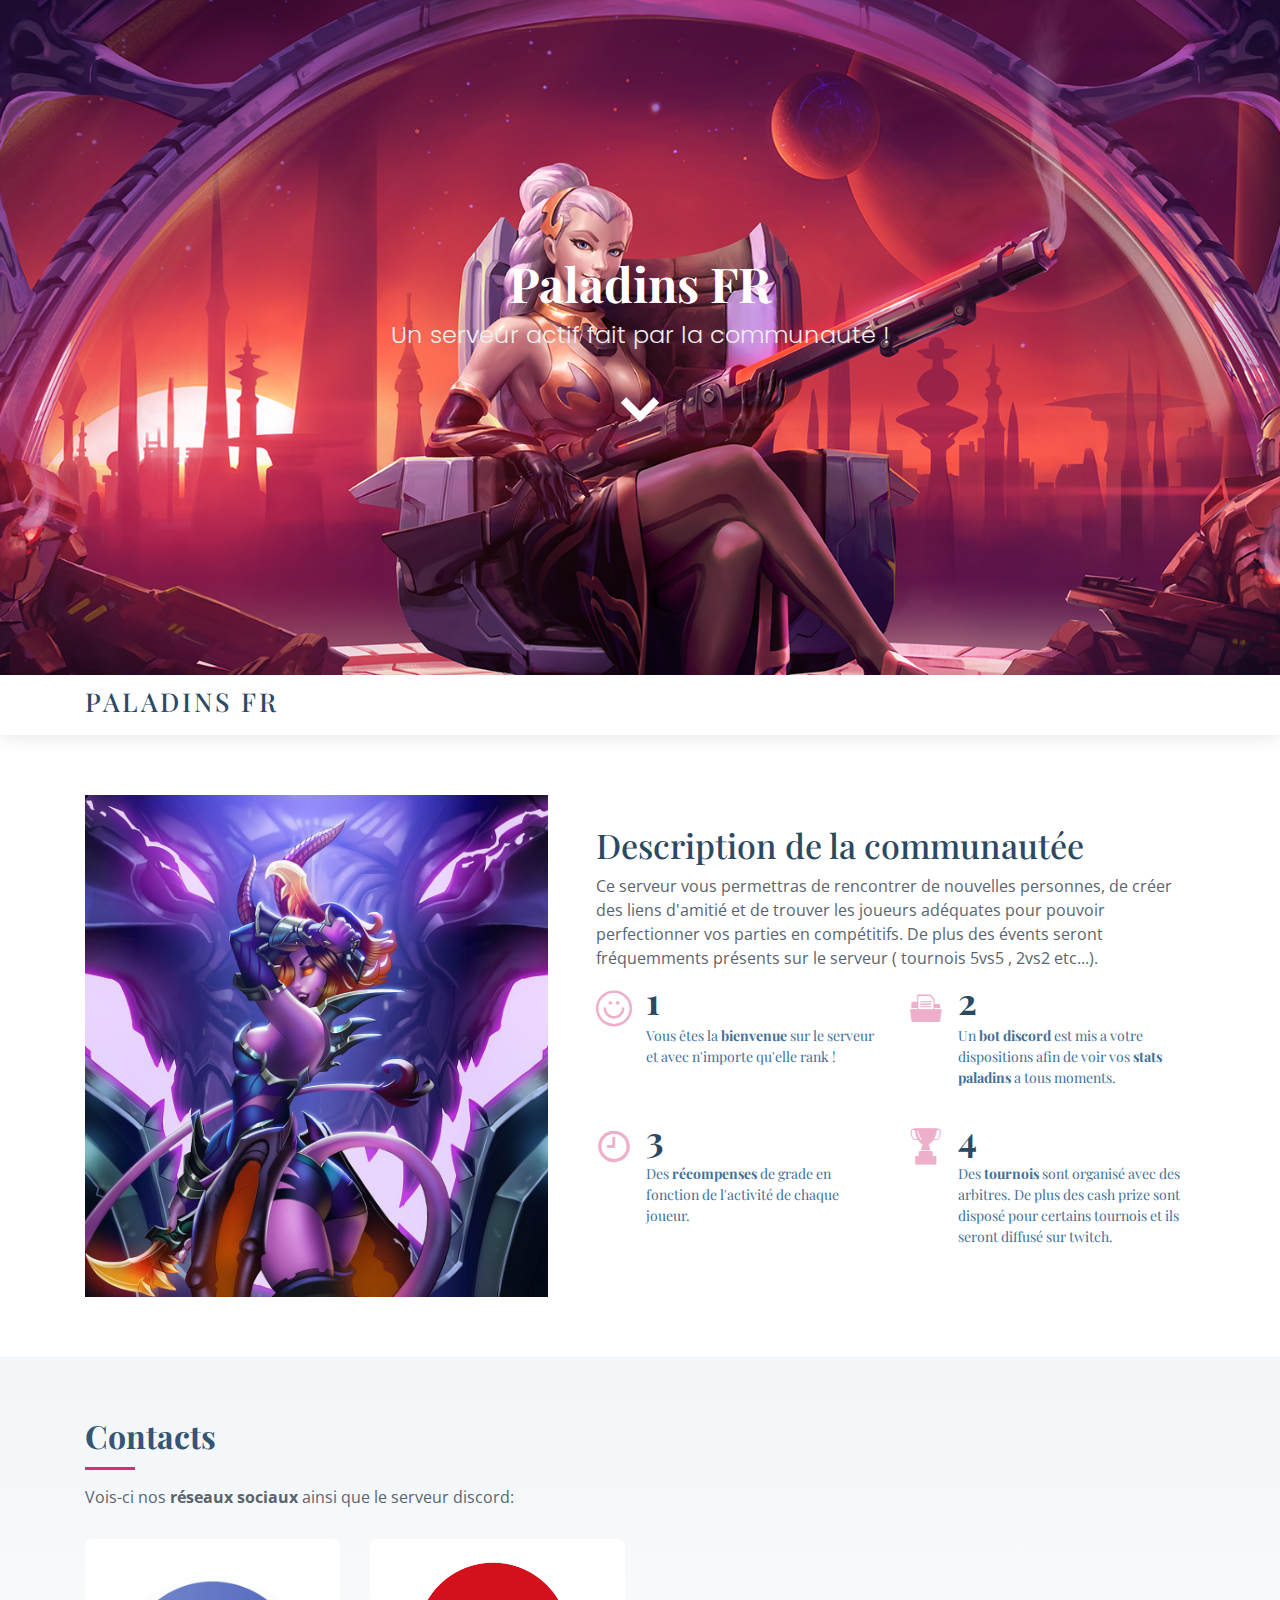
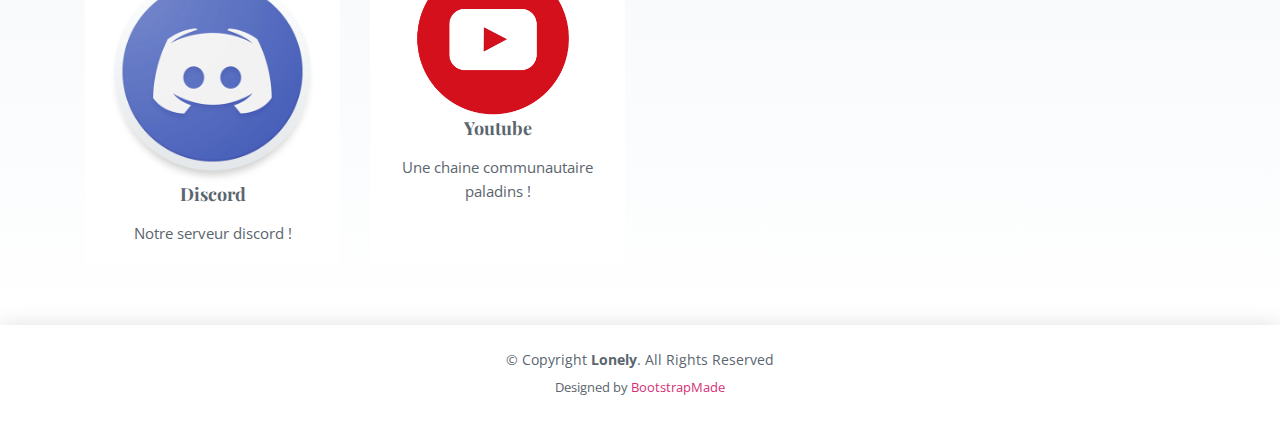
==== commit 62755704: "fixed orthographic mistakes" ====
--- a/index.html
+++ b/index.html
@@ -69,7 +69,7 @@
           <div class="col-xl-7 pl-0 pl-lg-5 pr-lg-1 d-flex align-items-stretch">
             <div class="content d-flex flex-column justify-content-center">
               <h3>Description de la communautée</h3>
-              <p>Ce serveur vous permettras de rencontrer de nouvelle personne, de créer des liens d'amitié et de trouver les joueurs adéquates pour pouvoir perfectionner  vos parties en compétitifs.
+              <p>Ce serveur vous permettras de rencontrer de nouvelles personnes, de créer des liens d'amitié et de trouver les joueurs adéquates pour pouvoir perfectionner  vos parties en compétitifs.
                 De plus des évents seront fréquemments présents sur le serveur ( tournois 5vs5 , 2vs2 etc...).</p>
               <div class="row">
                 <div class="col-md-6 d-md-flex align-items-md-stretch">
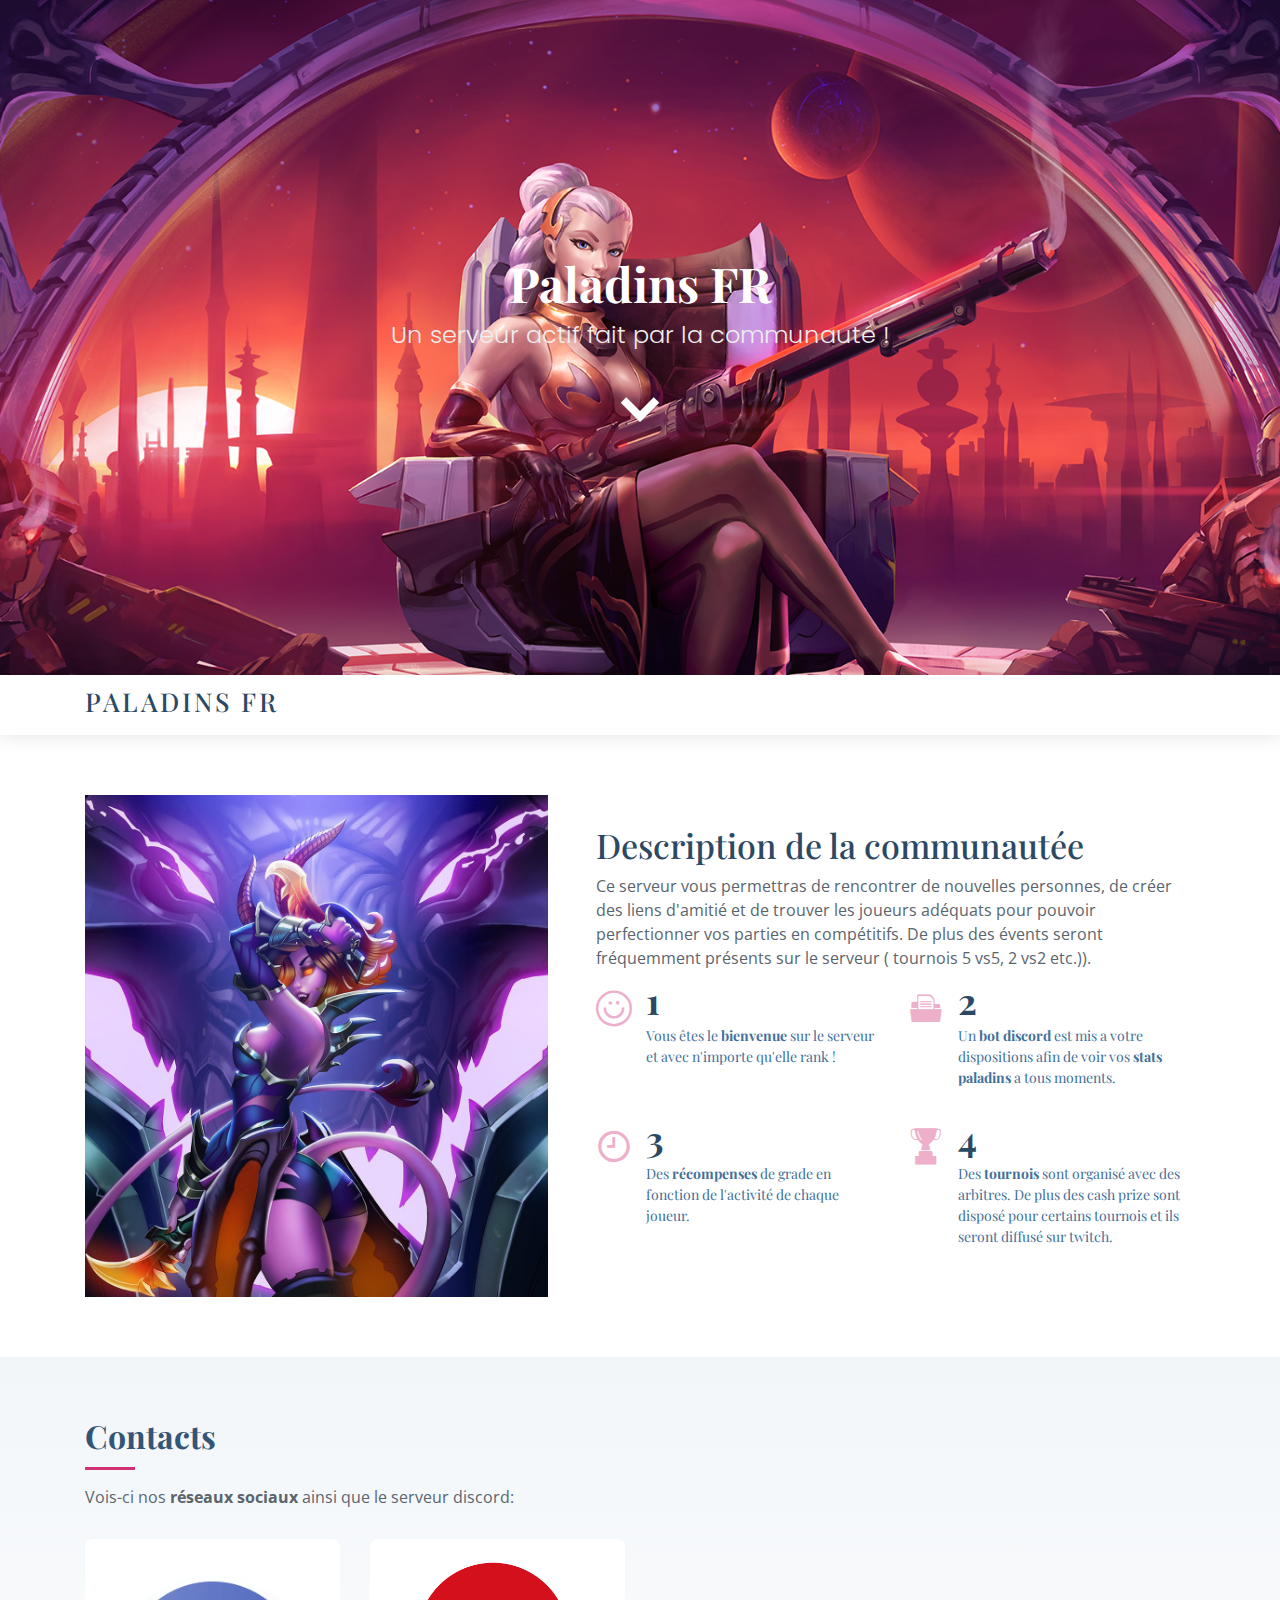
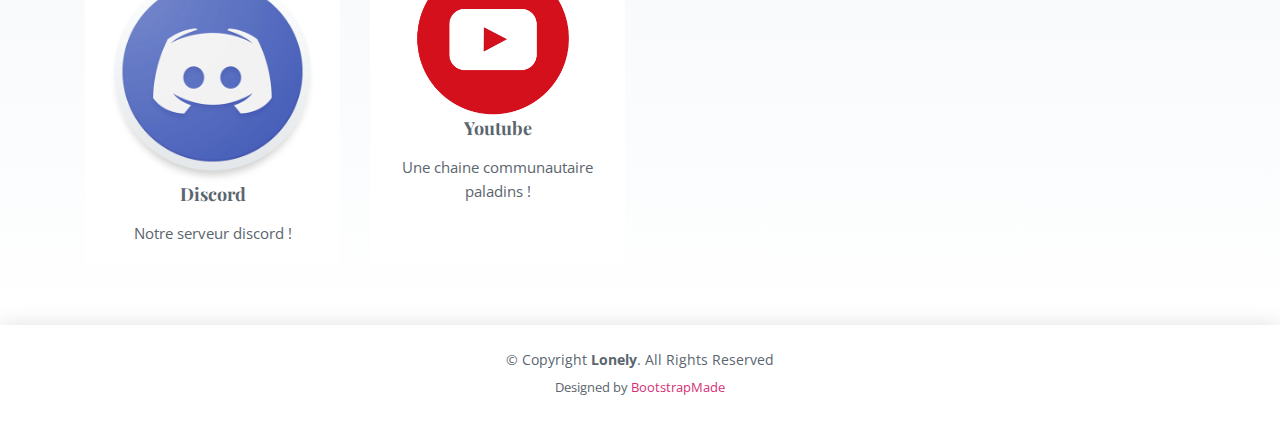
==== commit 143372b6: "Update index.html" ====
--- a/index.html
+++ b/index.html
@@ -69,14 +69,13 @@
           <div class="col-xl-7 pl-0 pl-lg-5 pr-lg-1 d-flex align-items-stretch">
             <div class="content d-flex flex-column justify-content-center">
               <h3>Description de la communautée</h3>
-              <p>Ce serveur vous permettras de rencontrer de nouvelles personnes, de créer des liens d'amitié et de trouver les joueurs adéquates pour pouvoir perfectionner  vos parties en compétitifs.
-                De plus des évents seront fréquemments présents sur le serveur ( tournois 5vs5 , 2vs2 etc...).</p>
+              <p>Ce serveur vous permettras de rencontrer de nouvelles personnes, de créer des liens d'amitié et de trouver les joueurs adéquats pour pouvoir perfectionner vos parties en compétitifs. De plus des évents seront fréquemment présents sur le serveur ( tournois 5 vs5, 2 vs2 etc.)).</p>
               <div class="row">
                 <div class="col-md-6 d-md-flex align-items-md-stretch">
                   <div class="count-box">
                     <i class="icofont-simple-smile"></i>
                     <span data-toggle="counter-up">1</span>
-                    <p>Vous êtes la <strong>bienvenue</strong> sur le serveur et avec n'importe qu'elle rank !</p>
+                    <p>Vous êtes le <strong>bienvenue</strong> sur le serveur et avec n'importe qu'elle rank !</p>
                   </div>
                 </div>
 
@@ -135,7 +134,7 @@
           <div class="col-md-6 col-lg-3 d-flex align-items-stretch mb-5 mb-lg-0">
             <div class="icon-box">
               <div class=""></div>
-                <a href="#"><img src="assets/img/logo youtube.png" alt="" class="img-fluid">
+                <a href="https://www.youtube.com/channel/UCMVpHIGkqITTdVxp9ITbx3g?view_as=subscriber"><img src="assets/img/logo youtube.png" alt="" class="img-fluid">
               <h4 class="title"><a href=""></a>Youtube</h4>
               <p class="description">Une chaine communautaire paladins !</p>
             </div>
@@ -184,4 +183,4 @@
 
 </body>
 
-</html>+</html>
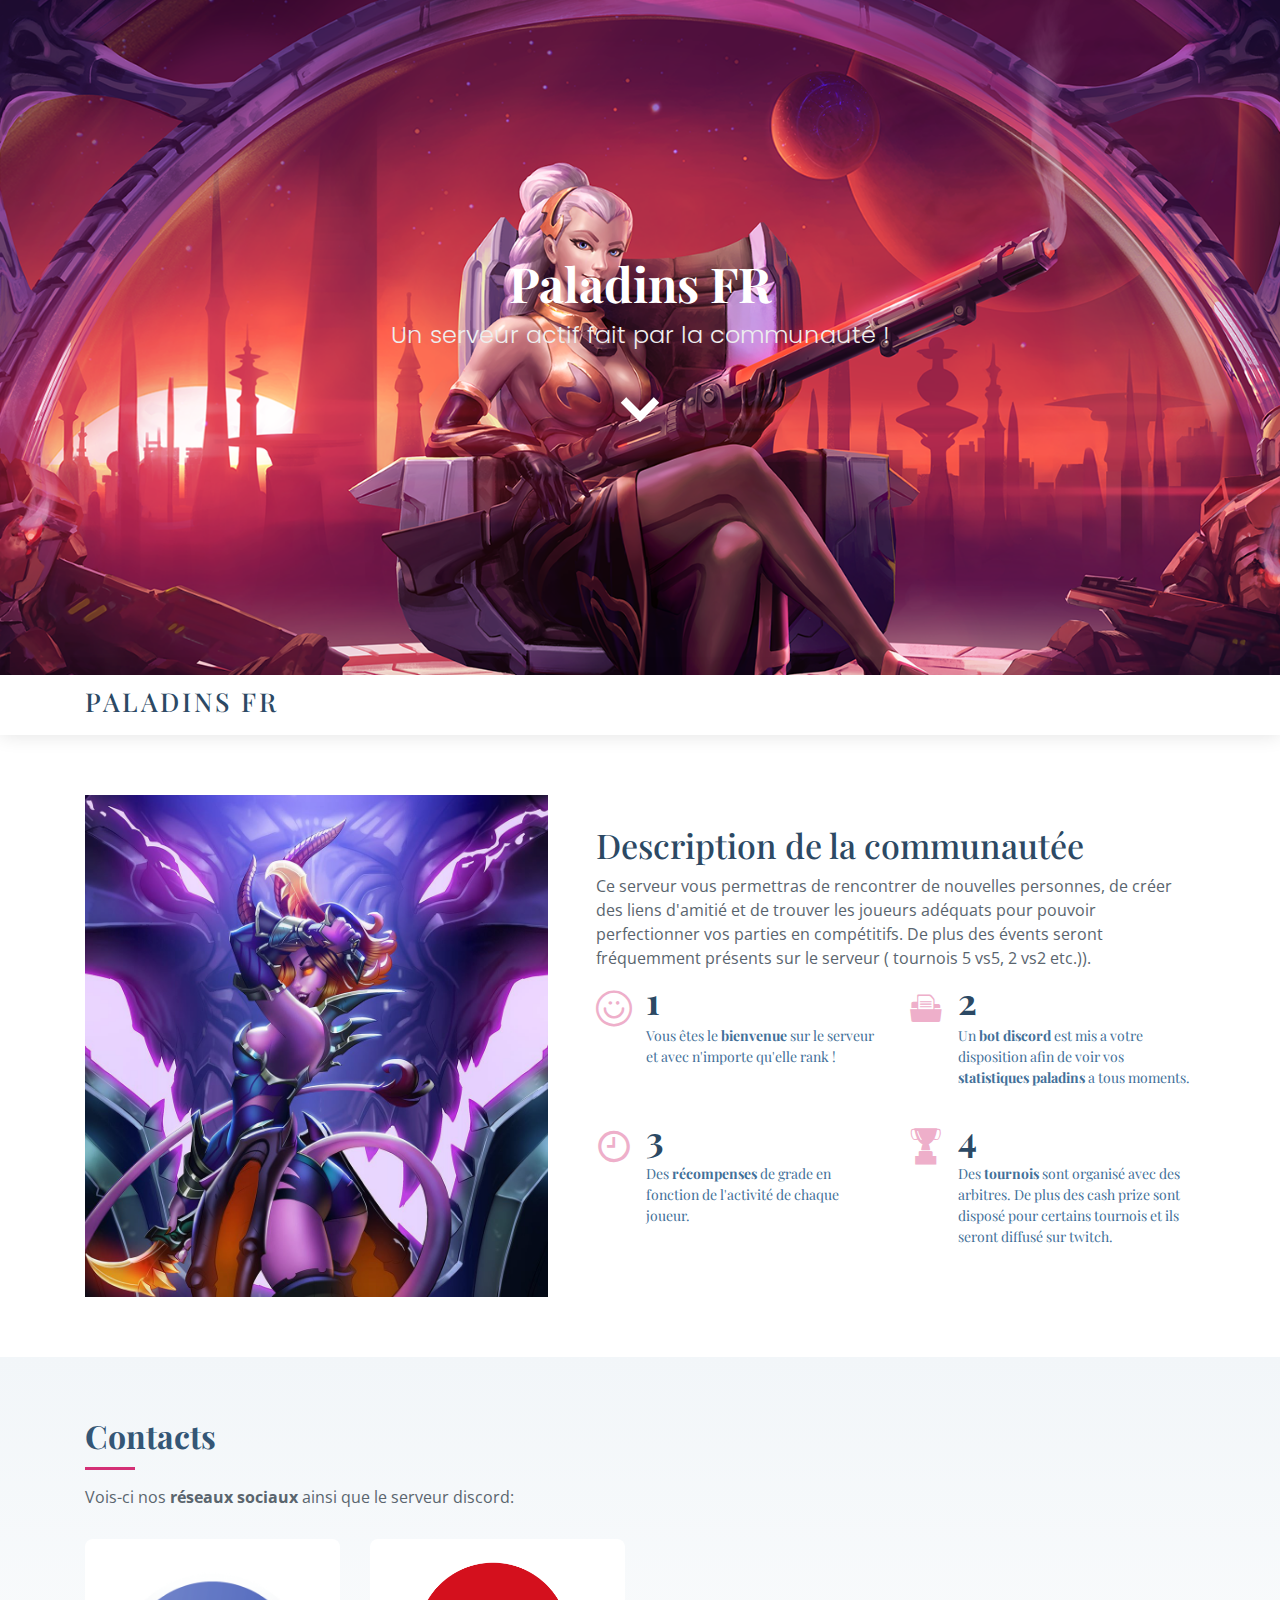
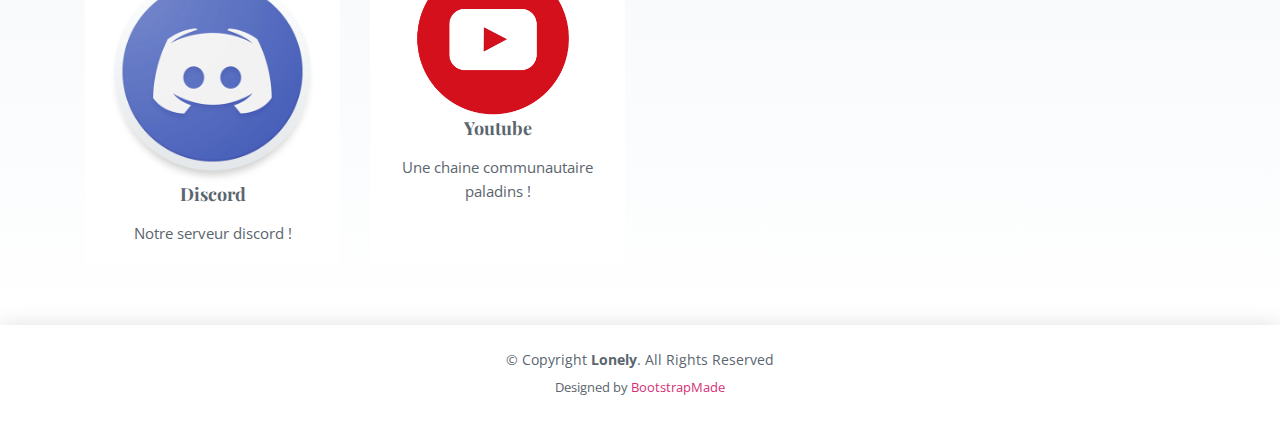
==== commit c769fb8f: "Update index.html" ====
--- a/index.html
+++ b/index.html
@@ -83,7 +83,7 @@
                   <div class="count-box">
                     <i class="icofont-document-folder"></i>
                     <span data-toggle="counter-up">2</span>
-                    <p>Un <strong>bot discord</strong> est mis a votre dispositions afin de voir vos <strong>stats paladins</strong> a tous moments.</p>
+                    <p>Un <strong>bot discord</strong> est mis a votre disposition afin de voir vos <strong>statistiques paladins</strong> a tous moments.</p>
                   </div>
                 </div>
 
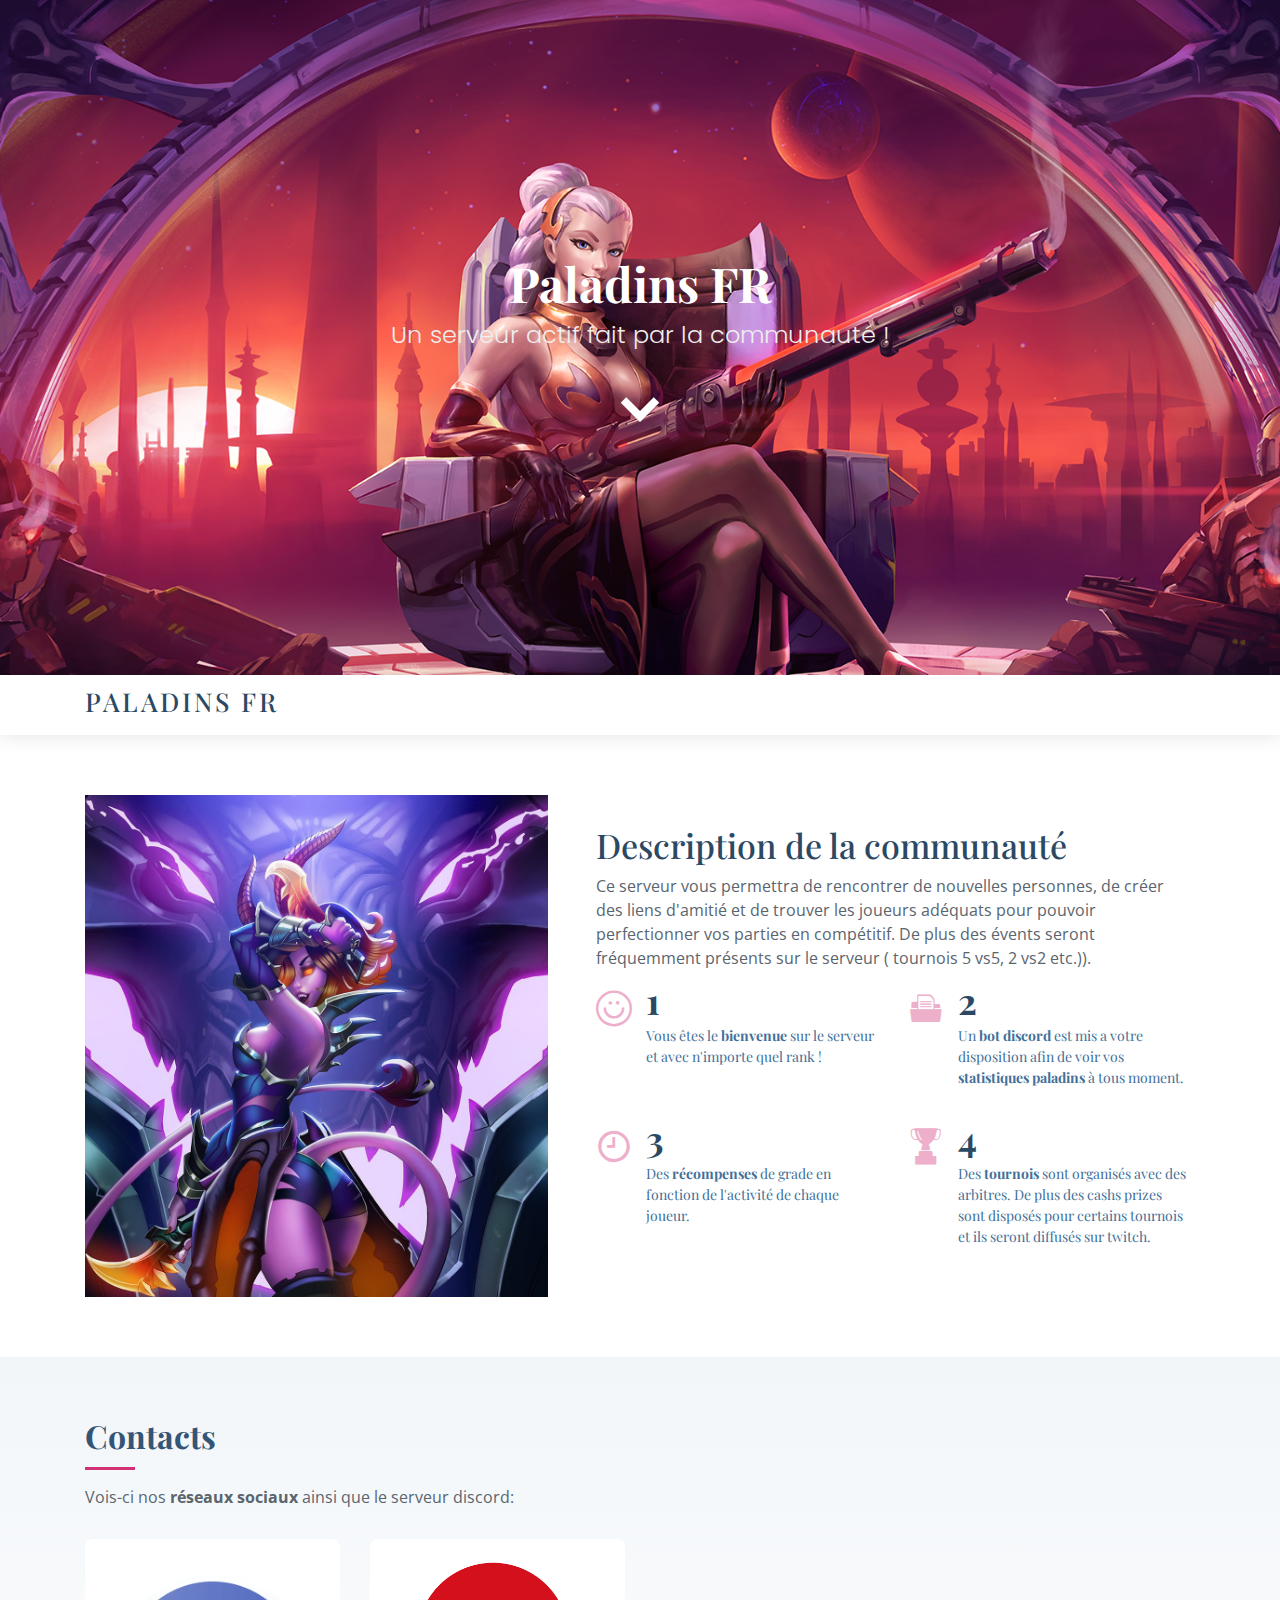
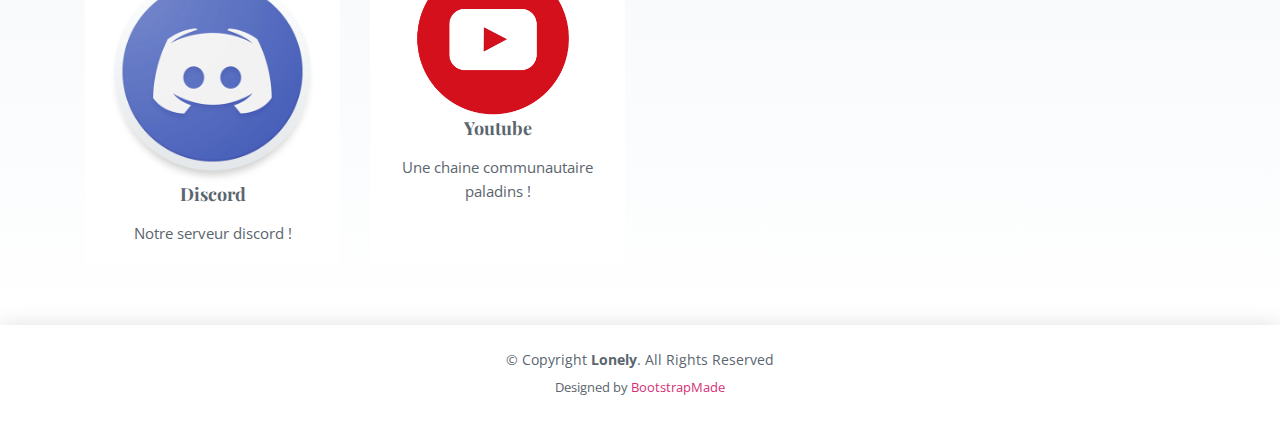
==== commit a23da3a4: "Update index.html" ====
--- a/index.html
+++ b/index.html
@@ -68,14 +68,14 @@
           <div class="image col-xl-5 d-flex align-items-stretch justify-content-center justify-content-lg-start"></div>
           <div class="col-xl-7 pl-0 pl-lg-5 pr-lg-1 d-flex align-items-stretch">
             <div class="content d-flex flex-column justify-content-center">
-              <h3>Description de la communautée</h3>
-              <p>Ce serveur vous permettras de rencontrer de nouvelles personnes, de créer des liens d'amitié et de trouver les joueurs adéquats pour pouvoir perfectionner vos parties en compétitifs. De plus des évents seront fréquemment présents sur le serveur ( tournois 5 vs5, 2 vs2 etc.)).</p>
+              <h3>Description de la communauté</h3>
+              <p>Ce serveur vous permettra de rencontrer de nouvelles personnes, de créer des liens d'amitié et de trouver les joueurs adéquats pour pouvoir perfectionner vos parties en compétitif. De plus des évents seront fréquemment présents sur le serveur ( tournois 5 vs5, 2 vs2 etc.)).</p>
               <div class="row">
                 <div class="col-md-6 d-md-flex align-items-md-stretch">
                   <div class="count-box">
                     <i class="icofont-simple-smile"></i>
                     <span data-toggle="counter-up">1</span>
-                    <p>Vous êtes le <strong>bienvenue</strong> sur le serveur et avec n'importe qu'elle rank !</p>
+                    <p>Vous êtes le <strong>bienvenue</strong> sur le serveur et avec n'importe quel rank !</p>
                   </div>
                 </div>
 
@@ -83,7 +83,7 @@
                   <div class="count-box">
                     <i class="icofont-document-folder"></i>
                     <span data-toggle="counter-up">2</span>
-                    <p>Un <strong>bot discord</strong> est mis a votre disposition afin de voir vos <strong>statistiques paladins</strong> a tous moments.</p>
+                    <p>Un <strong>bot discord</strong> est mis a votre disposition afin de voir vos <strong>statistiques paladins</strong> à tous moment.</p>
                   </div>
                 </div>
 
@@ -99,8 +99,7 @@
                   <div class="count-box">
                     <i class="icofont-award"></i>
                     <span data-toggle="counter-up">4</span>
-                    <p>Des <strong>tournois</strong> sont organisé avec des arbitres. De plus des cash prize  sont disposé pour certains tournois 
-                      et ils seront diffusé sur twitch.</p>
+                    <p>Des <strong>tournois</strong> sont organisés avec des arbitres. De plus des cashs prizes sont disposés pour certains tournois et ils seront diffusés sur twitch.</p>
                   </div>
                 </div>
               </div>
